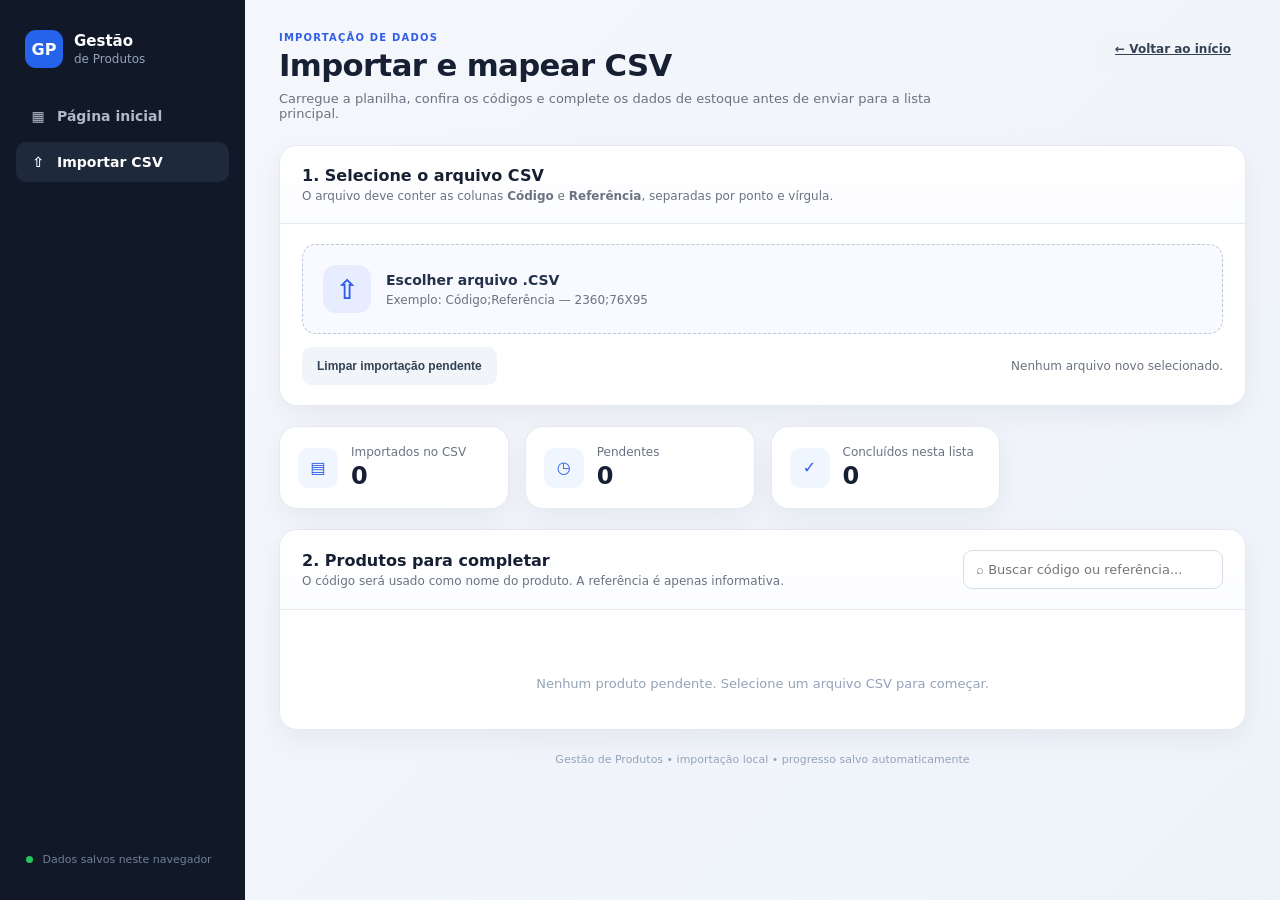
==== importacao.html @ b4cc65ed "Add files via upload" ====
<!DOCTYPE html>
<html lang="pt-BR">
<head>
  <meta charset="UTF-8"><meta name="viewport" content="width=device-width, initial-scale=1.0">
  <meta name="description" content="Importação e mapeamento de produtos por CSV">
  <title>Importar CSV • Gestão de Produtos</title>
  <link rel="stylesheet" href="style.css"><link rel="stylesheet" href="importacao.css">
</head>
<body>
<div class="app-shell">
  <aside class="sidebar">
    <div class="brand"><div class="brand-mark">GP</div><div><strong>Gestão</strong><span>de Produtos</span></div></div>
    <nav>
      <a class="nav-item" href="index.html"><span>▦</span> Página inicial</a>
      <a class="nav-item active" href="importacao.html"><span>⇧</span> Importar CSV</a>
    </nav>
    <div class="sidebar-footer"><span class="dot"></span> Dados salvos neste navegador</div>
  </aside>
  <main class="main import-main">
    <header class="topbar">
      <div><p class="eyebrow">IMPORTAÇÃO DE DADOS</p><h1>Importar e mapear CSV</h1><p class="page-intro">Carregue a planilha, confira os códigos e complete os dados de estoque antes de enviar para a lista principal.</p></div>
      <div class="export-actions"><a class="btn btn-light" href="index.html">← Voltar ao início</a></div>
    </header>
    <section class="panel csv-upload-panel">
      <div class="panel-heading"><div><h2>1. Selecione o arquivo CSV</h2><p>O arquivo deve conter as colunas <strong>Código</strong> e <strong>Referência</strong>, separadas por ponto e vírgula.</p></div></div>
      <div class="csv-upload-content">
        <label class="csv-file-label"> <span class="upload-symbol">⇧</span><span><strong>Escolher arquivo .CSV</strong><small>Exemplo: Código;Referência — 2360;76X95</small></span><input id="csvFile" type="file" accept=".csv,text/csv"></label>
        <div class="csv-upload-actions"><button id="clearPendingBtn" class="btn btn-light" type="button">Limpar importação pendente</button><span id="csvStatus" role="status">Nenhum arquivo novo selecionado.</span></div>
      </div>
    </section>
    <section class="stats-grid import-stats">
      <article class="stat-card"><span class="stat-icon">▤</span><div><small>Importados no CSV</small><strong id="csvTotal">0</strong></div></article>
      <article class="stat-card"><span class="stat-icon">◷</span><div><small>Pendentes</small><strong id="pendingTotal">0</strong></div></article>
      <article class="stat-card"><span class="stat-icon">✓</span><div><small>Concluídos nesta lista</small><strong id="completedTotal">0</strong></div></article>
    </section>
    <section class="panel">
      <div class="panel-heading import-list-heading"><div><h2>2. Produtos para completar</h2><p>O código será usado como nome do produto. A referência é apenas informativa.</p></div><input id="pendingSearch" class="search" type="search" placeholder="⌕ Buscar código ou referência..."></div>
      <div id="pendingList" class="pending-list"></div>
      <div id="pendingEmpty" class="empty">Nenhum produto pendente. Selecione um arquivo CSV para começar.</div>
    </section>
    <footer>Gestão de Produtos • importação local • progresso salvo automaticamente</footer>
  </main>
</div>
<div id="productModal" class="modal-backdrop hidden" role="dialog" aria-modal="true" aria-labelledby="modalTitle">
  <form id="mappingForm" class="mapping-modal">
    <div class="modal-heading"><div><p class="eyebrow">CONCLUIR PRODUTO</p><h2 id="modalTitle">Preencher estoque</h2><p id="modalSubtitle"></p></div><button id="closeModalBtn" class="modal-close" type="button" aria-label="Fechar">×</button></div>
    <input id="mappingId" type="hidden"><div class="mapping-reference" id="mappingReference"></div>
    <div class="mapping-grid">
      <label>Nome do produto (Código)<input id="mappingCode" readonly></label>
      <label>Estoque Atual *<input id="mappingQuantity" type="number" min="0" step="any" required placeholder="0"></label>
      <label>Estoque Mínimo *<input id="mappingMinimum" type="number" min="0" step="any" required placeholder="0"></label>
      <label>Estoque Máximo *<input id="mappingMaximum" type="number" min="0" step="any" required placeholder="0"></label>
      <label class="mapping-location">Localização (Loc)<input id="mappingLocation" maxlength="60" placeholder="Ex.: P1-02"></label>
    </div>
    <div class="modal-actions"><button id="cancelMappingBtn" class="btn btn-light" type="button">Cancelar</button><button class="btn btn-primary" type="submit">Salvar e enviar para a lista principal</button></div>
  </form>
</div>
<script src="importacao.js"></script>
</body></html>
---- style.css ----
:root{
  --bg:#f5f7fb;--surface:#fff;--line:#e6eaf0;--text:#172033;--muted:#6b7280;
  --primary:#2563eb;--primary-dark:#1d4ed8;--success:#15803d;--danger:#dc2626;
  --shadow:0 8px 30px rgba(15,23,42,.06);--radius:16px
}
*{box-sizing:border-box}html{scroll-behavior:smooth}body{margin:0;background:var(--bg);color:var(--text);font-family:Inter,ui-sans-serif,system-ui,-apple-system,"Segoe UI",sans-serif}
.app-shell{min-height:100vh;display:flex}.sidebar{width:245px;background:#111827;color:#dbe3f0;padding:24px 16px;display:flex;flex-direction:column;position:fixed;inset:0 auto 0 0}
.brand{display:flex;align-items:center;gap:11px;padding:6px 9px 28px}.brand-mark{width:38px;height:38px;border-radius:11px;background:#2563eb;display:grid;place-items:center;font-weight:800;color:white}.brand strong,.brand span{display:block}.brand strong{color:white;font-size:15px}.brand span{font-size:12px;color:#94a3b8;margin-top:2px}
nav{display:grid;gap:6px}.nav-item{color:#aeb9c9;text-decoration:none;padding:12px 13px;border-radius:10px;font-size:14px;font-weight:600;display:flex;gap:10px;align-items:center}.nav-item:hover,.nav-item.active{background:#1e293b;color:#fff}.nav-item span{width:18px;text-align:center}.sidebar-footer{margin-top:auto;color:#718096;font-size:11px;padding:10px}.dot{display:inline-block;width:7px;height:7px;border-radius:50%;background:#22c55e;margin-right:6px}
.main{margin-left:245px;width:calc(100% - 245px);padding:28px 34px 20px;max-width:1600px}.topbar{display:flex;justify-content:space-between;align-items:center;gap:20px;margin-bottom:24px}.export-actions{display:flex;gap:8px;flex-wrap:wrap}.eyebrow{font-size:10px;letter-spacing:.12em;color:var(--primary);font-weight:800;margin:0 0 4px}.topbar h1{margin:0;font-size:27px;letter-spacing:-.02em}
.stats-grid{display:grid;grid-template-columns:repeat(4,1fr);gap:16px;margin-bottom:18px}.stat-card{background:var(--surface);border:1px solid var(--line);border-radius:var(--radius);padding:18px;display:flex;gap:13px;align-items:center;box-shadow:var(--shadow)}.stat-icon{height:40px;width:40px;border-radius:11px;background:#eff6ff;color:var(--primary);display:grid;place-items:center;font-weight:800}.stat-card small{display:block;color:var(--muted);font-size:12px}.stat-card strong{display:block;font-size:24px;margin-top:3px}
.panel{background:var(--surface);border:1px solid var(--line);border-radius:var(--radius);box-shadow:var(--shadow);margin-bottom:18px;overflow:hidden}.panel-heading{padding:20px 22px;border-bottom:1px solid var(--line);display:flex;align-items:center;justify-content:space-between;gap:20px}.panel-heading h2{font-size:16px;margin:0 0 4px}.panel-heading p{font-size:12px;color:var(--muted);margin:0}.form-grid{display:grid;grid-template-columns:2fr 1fr 1fr 1fr 1fr;gap:14px;padding:22px 22px 16px}.form-grid label{font-size:12px;font-weight:700;color:#475569}.form-grid input,.search{display:block;width:100%;margin-top:7px;border:1px solid #d7dde7;border-radius:9px;background:#fff;padding:11px 12px;font:inherit;font-size:13px;outline:none}.form-grid input:focus,.search:focus{border-color:#93c5fd;box-shadow:0 0 0 3px #dbeafe}
.status-area{display:flex;align-items:center;gap:22px;padding:0 22px 18px}.status-label{font-size:12px;font-weight:800;color:#475569}.check{font-size:13px;color:#475569;display:flex;gap:7px;align-items:center;cursor:pointer}.check input{accent-color:var(--primary);width:16px;height:16px}.check b{color:var(--success)}.form-actions{padding:0 22px 22px;display:flex;gap:9px}.btn{border:0;border-radius:9px;padding:10px 15px;font-weight:750;font-size:12px;cursor:pointer;transition:.15s}.btn-primary{background:var(--primary);color:#fff}.btn-primary:hover{background:var(--primary-dark)}.btn-light{background:#f1f5f9;color:#334155}.btn-light:hover{background:#e2e8f0}.hidden{display:none!important}
.table-heading{border-bottom:0}.search{width:270px;margin:0}.table-wrap{overflow:auto}.table-wrap table{width:100%;border-collapse:collapse;min-width:900px}.table-wrap th{text-align:left;background:#f8fafc;color:#64748b;font-size:10px;text-transform:uppercase;letter-spacing:.05em;padding:11px 14px;border-top:1px solid var(--line);border-bottom:1px solid var(--line)}.table-wrap td{padding:12px 14px;border-bottom:1px solid #edf0f4;font-size:12px;vertical-align:middle}.table-wrap tbody tr:hover{background:#fbfdff}.product-name{font-weight:750;color:#1e293b}.badge{display:inline-flex;padding:4px 8px;border-radius:99px;font-size:10px;font-weight:800;border:0;cursor:pointer}.status-toggle:hover{filter:brightness(.96)}.ok{background:#dcfce7;color:#166534}.null{background:#f1f5f9;color:#64748b}.low{background:#fee2e2;color:#b91c1c}.action{border:0;background:transparent;cursor:pointer;padding:6px;font-size:14px;border-radius:7px}.action:hover{background:#f1f5f9}.delete:hover{background:#fee2e2}.empty{text-align:center;padding:38px;color:#94a3b8;font-size:13px}.table-heading{align-items:center}footer{text-align:center;color:#94a3b8;font-size:11px;padding:5px 0 20px}
@media(max-width:1100px){.form-grid{grid-template-columns:repeat(3,1fr)}.stats-grid{grid-template-columns:repeat(2,1fr)}}@media(max-width:760px){.sidebar{position:static;width:100%;height:auto;padding:12px}.app-shell{display:block}.brand{padding:4px 8px 10px}.sidebar nav{display:none}.sidebar-footer{display:none}.main{margin:0;width:100%;padding:20px 14px}.topbar{align-items:flex-start;flex-direction:column}.topbar .btn{width:100%}.stats-grid{grid-template-columns:1fr 1fr}.form-grid{grid-template-columns:1fr}.status-area{flex-wrap:wrap}.panel-heading{align-items:flex-start;flex-direction:column}.search{width:100%}}
@media(max-width:430px){.stats-grid{grid-template-columns:1fr}.topbar h1{font-size:23px}}

.file-btn{display:inline-flex;align-items:center;justify-content:center}
.status-toggle{font-family:inherit}
@media(max-width:1100px){.export-actions{width:100%}.export-actions .btn{flex:1}}

.import-panel .panel-heading{border-bottom:1px solid var(--line)}
.paste-import{padding:20px 22px}.paste-import textarea{width:100%;min-height:160px;resize:vertical;border:1px solid #d7dde7;border-radius:10px;padding:12px;font:13px/1.5 ui-monospace,SFMono-Regular,Consolas,monospace;outline:none}.paste-import textarea:focus{border-color:#93c5fd;box-shadow:0 0 0 3px #dbeafe}.paste-actions{display:flex;gap:9px;margin-top:10px}.btn-danger{background:#fee2e2;color:#b91c1c}.btn-danger:hover{background:#fecaca}


/* Cadastro por voz */
.voice-content{padding:20px 22px}.voice-controls{display:flex;align-items:flex-end;gap:10px;flex-wrap:wrap;margin-bottom:16px}.voice-controls label,.voice-transcript-label{display:flex;flex-direction:column;gap:7px;font-size:12px;font-weight:700;color:#475569}.voice-controls select{min-width:210px;border:1px solid #d7dde7;border-radius:9px;background:#fff;padding:11px 12px;font:inherit;font-size:13px}.voice-transcript-label textarea{width:100%;resize:vertical;border:1px solid #d7dde7;border-radius:10px;padding:12px;font:13px/1.5 ui-monospace,SFMono-Regular,Consolas,monospace;outline:none}.voice-transcript-label textarea:focus,.voice-controls select:focus{border-color:#93c5fd;box-shadow:0 0 0 3px #dbeafe}.voice-status{font-size:12px;color:var(--muted);margin:10px 0 0}.voice-preview{margin-top:20px;border:1px solid #bfdbfe;background:#f8fbff;border-radius:12px;padding:16px}.voice-preview-heading{display:flex;justify-content:space-between;align-items:center;gap:12px}.voice-preview-heading h3{font-size:15px;margin:0 0 4px}.voice-preview-heading p{font-size:12px;color:var(--muted);margin:0}.review-tag{font-size:10px;font-weight:800;color:#1d4ed8;background:#dbeafe;border-radius:99px;padding:6px 9px;white-space:nowrap}.voice-preview-grid{padding:18px 0 14px}.voice-confirm-actions{display:flex;gap:9px;flex-wrap:wrap}.voice-preview-grid label{display:block}.voice-preview-grid input{display:block;width:100%;margin-top:7px;border:1px solid #d7dde7;border-radius:9px;background:#fff;padding:11px 12px;font:inherit;font-size:13px;outline:none}.voice-preview-grid input:focus{border-color:#93c5fd;box-shadow:0 0 0 3px #dbeafe}
@media(max-width:760px){.voice-content{padding:16px}.voice-controls{align-items:stretch;flex-direction:column}.voice-controls label,.voice-controls select,.voice-controls .btn{width:100%}.voice-preview-heading{align-items:flex-start;flex-direction:column}.voice-preview-grid{grid-template-columns:1fr}}


/* Regras Auto Mín./Máx. */
.auto-rules-content{padding:20px 22px}.auto-rules-content>label{display:block;font-size:12px;font-weight:700;color:#475569;margin-bottom:7px}.auto-rules-content textarea{width:100%;min-height:120px;resize:vertical;border:1px solid #d7dde7;border-radius:10px;padding:12px;font:13px/1.6 ui-monospace,SFMono-Regular,Consolas,monospace;outline:none}.auto-rules-content textarea:focus{border-color:#93c5fd;box-shadow:0 0 0 3px #dbeafe}.auto-rules-actions{display:flex;gap:9px;flex-wrap:wrap;margin-top:10px}
@media(max-width:760px){.auto-rules-content{padding:16px}.auto-rules-actions .btn{width:100%}}


/* Calculadora de regra de três e refinamentos visuais */
:root{--bg:#f3f6fb;--primary:#315ee7;--primary-dark:#2449c7;--radius:18px;--shadow:0 10px 28px rgba(15,23,42,.055)}
body{background:linear-gradient(135deg,#f5f7fc 0%,#eef3fa 100%)}
.main{padding-top:32px}.topbar{align-items:flex-start}.topbar h1{font-size:clamp(24px,2.4vw,32px)}
.panel,.stat-card{transition:box-shadow .18s ease,transform .18s ease}.panel:hover,.stat-card:hover{box-shadow:0 14px 34px rgba(15,23,42,.075)}
.panel-heading{background:linear-gradient(180deg,#fff 0%,#fcfdff 100%)}
.btn{min-height:38px}.btn:focus-visible,.nav-item:focus-visible{outline:3px solid #bfdbfe;outline-offset:2px}
.rule-three-content{padding:22px}.rule-three-explanation{font-size:13px;color:#475569;background:#f1f5ff;border:1px solid #dbe5ff;padding:13px 15px;border-radius:12px;margin-bottom:18px}.rule-three-explanation strong{color:#2449c7}
.calculator-chip{display:inline-flex;align-items:center;border-radius:99px;padding:7px 10px;background:#dcfce7;color:#166534;font-size:10px;font-weight:800;white-space:nowrap}
.rule-three-grid{display:grid;grid-template-columns:minmax(120px,1fr) 28px minmax(120px,1fr) 28px minmax(120px,1fr) minmax(160px,1.15fr);align-items:end;gap:12px}
.rule-three-grid label{font-size:12px;font-weight:800;color:#475569}.rule-three-grid input{display:block;width:100%;margin-top:7px;padding:13px 12px;border:1px solid #d7dde7;border-radius:11px;font:inherit;font-size:15px;background:#fff;outline:none}.rule-three-grid input:focus{border-color:#93c5fd;box-shadow:0 0 0 3px #dbeafe}.rule-symbol{align-self:center;text-align:center;font-size:22px;color:#94a3b8;font-weight:700;padding-top:20px}.rule-symbol-down{display:none}
.rule-result{min-height:74px;border-radius:13px;background:#14254b;color:#fff;padding:12px 16px;display:flex;flex-direction:column;justify-content:center}.rule-result span{font-size:11px;color:#bfcef4;font-weight:700}.rule-result output{font-size:25px;font-weight:850;letter-spacing:-.02em;overflow-wrap:anywhere}.rule-three-formula{font-size:12px;color:#64748b;margin:15px 0 0}.rule-three-formula strong{color:#334155}.rule-three-footer{display:flex;justify-content:space-between;align-items:center;gap:14px;margin-top:12px}.rule-three-footer p{font-size:12px;color:#64748b;margin:0}.rule-three-footer .calculation-error{color:#b91c1c;font-weight:750}.rule-three-footer .calculation-ready{color:#166534;font-weight:750}
@media(max-width:1150px){.rule-three-grid{grid-template-columns:1fr 24px 1fr}.rule-symbol-down{display:block}.rule-result{grid-column:1/-1}.rule-three-grid label:nth-of-type(3){grid-column:1}.rule-three-grid .rule-symbol-down{grid-column:2}.rule-three-grid .rule-result{grid-column:3}}
@media(max-width:760px){.main{padding-top:18px}.rule-three-content{padding:16px}.rule-three-grid{grid-template-columns:1fr}.rule-symbol,.rule-symbol-down{display:none}.rule-result{grid-column:auto}.rule-three-footer{align-items:stretch;flex-direction:column}.rule-three-footer .btn{width:100%}.calculator-chip{white-space:normal}}

/* Layout v11 da regra de três: Se / Dá / Quanto / Dá X */
.proportion-layout{display:grid;grid-template-columns:minmax(105px,.8fr) auto minmax(140px,1fr) auto minmax(105px,.8fr) auto minmax(145px,1fr);align-items:stretch;gap:12px}
.proportion-field{display:flex;flex-direction:column;justify-content:center;gap:8px;padding:14px;border:1px solid #dbe3ef;background:#f8fafc;border-radius:14px;color:#475569;font-size:12px;font-weight:800}
.proportion-field span{min-height:16px}
.proportion-field input{width:100%;min-width:0;border:1px solid #cfd8e6;background:#fff;border-radius:10px;padding:12px;font:inherit;font-size:17px;font-weight:750;color:#172033;outline:none}
.proportion-field input:focus,.product-result-select select:focus{border-color:#8baaf8;box-shadow:0 0 0 3px #e3ebff}
.proportion-word{align-self:center;color:#64748b;font-size:13px;font-weight:850;white-space:nowrap}
.proportion-divider{align-self:center;color:#9aa9c1;font-size:22px;font-weight:800}
.proportion-result{min-width:0;min-height:100%;box-sizing:border-box}
.product-result-tools{display:flex;align-items:end;flex-wrap:wrap;gap:10px;margin-top:18px;padding:15px;background:#f8fafc;border:1px solid #e2e8f0;border-radius:14px}
.product-result-select{display:flex;flex:1 1 230px;flex-direction:column;gap:7px;color:#475569;font-size:12px;font-weight:800}
.product-result-select select{width:100%;min-width:0;padding:12px;border:1px solid #d7dde7;border-radius:10px;background:#fff;font:inherit;font-size:13px;color:#172033;outline:none}
.product-result-tools .btn:disabled{opacity:.45;cursor:not-allowed;filter:grayscale(.25)}
@media(max-width:1150px){.proportion-layout{grid-template-columns:1fr auto 1fr}.proportion-divider{display:none}.proportion-field:nth-of-type(3){grid-column:1}.proportion-layout .proportion-word:nth-of-type(4){display:none}.proportion-result{grid-column:2/4;min-height:86px}}
@media(max-width:760px){.proportion-layout{grid-template-columns:1fr}.proportion-word,.proportion-divider{display:none}.proportion-field:nth-of-type(3),.proportion-result{grid-column:auto}.product-result-tools{align-items:stretch;flex-direction:column}.product-result-tools .btn{width:100%}}
---- importacao.css ----
/* Página de importação CSV */
.import-main{max-width:1500px}.page-intro{margin:8px 0 0;color:var(--muted);font-size:13px;max-width:680px}.csv-upload-content{padding:20px 22px}.csv-file-label{display:flex;align-items:center;gap:15px;padding:20px;border:1.5px dashed #b9c7dc;border-radius:14px;background:#f8faff;cursor:pointer}.csv-file-label:hover{border-color:var(--primary);background:#f2f6ff}.csv-file-label input{display:none}.csv-file-label>span:nth-child(2){display:flex;flex-direction:column;gap:5px}.csv-file-label strong{font-size:14px;color:#24324b}.csv-file-label small{font-size:12px;color:var(--muted)}.upload-symbol{display:grid;place-items:center;width:48px;height:48px;border-radius:13px;background:#e7edff;color:var(--primary);font-size:27px;font-weight:800}.csv-upload-actions{display:flex;align-items:center;justify-content:space-between;gap:12px;flex-wrap:wrap;margin-top:13px}.csv-upload-actions span{font-size:12px;color:var(--muted)}.import-stats{margin:20px 0}.import-list-heading{align-items:center}.pending-list{padding:8px 20px 20px;display:grid;gap:10px}.pending-item{display:flex;align-items:center;justify-content:space-between;gap:15px;padding:15px 16px;border:1px solid var(--line);border-radius:13px;background:#fff}.pending-item-main{min-width:0;display:flex;flex-direction:column;gap:5px}.pending-code{font-size:15px;font-weight:850;color:var(--text);overflow-wrap:anywhere}.pending-reference{font-size:12px;color:var(--muted)}.pending-reference strong{color:#475569}.pending-item .btn{flex-shrink:0}.pending-item.completed{border-color:#bbf7d0;background:#f7fef9}.pending-status{font-size:11px;font-weight:800;color:#15803d}.modal-backdrop{position:fixed;inset:0;z-index:50;display:flex;align-items:center;justify-content:center;padding:20px;background:rgba(15,23,42,.58);overflow-y:auto}.modal-backdrop.hidden{display:none}.mapping-modal{width:min(100%,650px);max-height:calc(100vh - 40px);overflow:auto;padding:24px;background:#fff;border-radius:18px;box-shadow:0 25px 80px rgba(0,0,0,.25)}.modal-heading{display:flex;align-items:flex-start;justify-content:space-between;gap:15px;margin-bottom:17px}.modal-heading h2{margin:3px 0 5px;font-size:22px}.modal-heading p:last-child{margin:0;color:var(--muted);font-size:12px}.modal-close{border:0;background:#f1f5f9;border-radius:9px;width:36px;height:36px;font-size:24px;cursor:pointer;color:#475569}.mapping-reference{padding:12px 14px;margin-bottom:17px;border:1px solid #dbe5ff;background:#f5f8ff;border-radius:10px;color:#334155;font-size:13px}.mapping-grid{display:grid;grid-template-columns:1fr 1fr;gap:14px}.mapping-grid label{display:flex;flex-direction:column;gap:7px;color:#475569;font-size:12px;font-weight:750}.mapping-grid input{width:100%;min-width:0;border:1px solid #d7dde7;border-radius:9px;padding:12px;font:inherit;font-size:14px;color:#172033;background:#fff}.mapping-grid input:focus{outline:none;border-color:#93c5fd;box-shadow:0 0 0 3px #dbeafe}.mapping-grid input[readonly]{background:#f1f5f9;color:#64748b}.mapping-location{grid-column:1/-1}.modal-actions{display:flex;justify-content:flex-end;gap:9px;flex-wrap:wrap;margin-top:22px}.modal-actions .btn:last-child{white-space:normal}.search{max-width:260px}
@media(max-width:760px){.csv-upload-content{padding:16px}.pending-list{padding:8px 14px 16px}.pending-item{align-items:flex-start;flex-direction:column}.pending-item .btn{width:100%}.import-list-heading{align-items:stretch;flex-direction:column}.import-list-heading .search{max-width:none;width:100%}.mapping-modal{padding:18px}.mapping-grid{grid-template-columns:1fr}.mapping-location{grid-column:auto}.modal-actions{flex-direction:column-reverse}.modal-actions .btn{width:100%}.csv-upload-actions{align-items:stretch;flex-direction:column}.csv-upload-actions .btn{width:100%}}
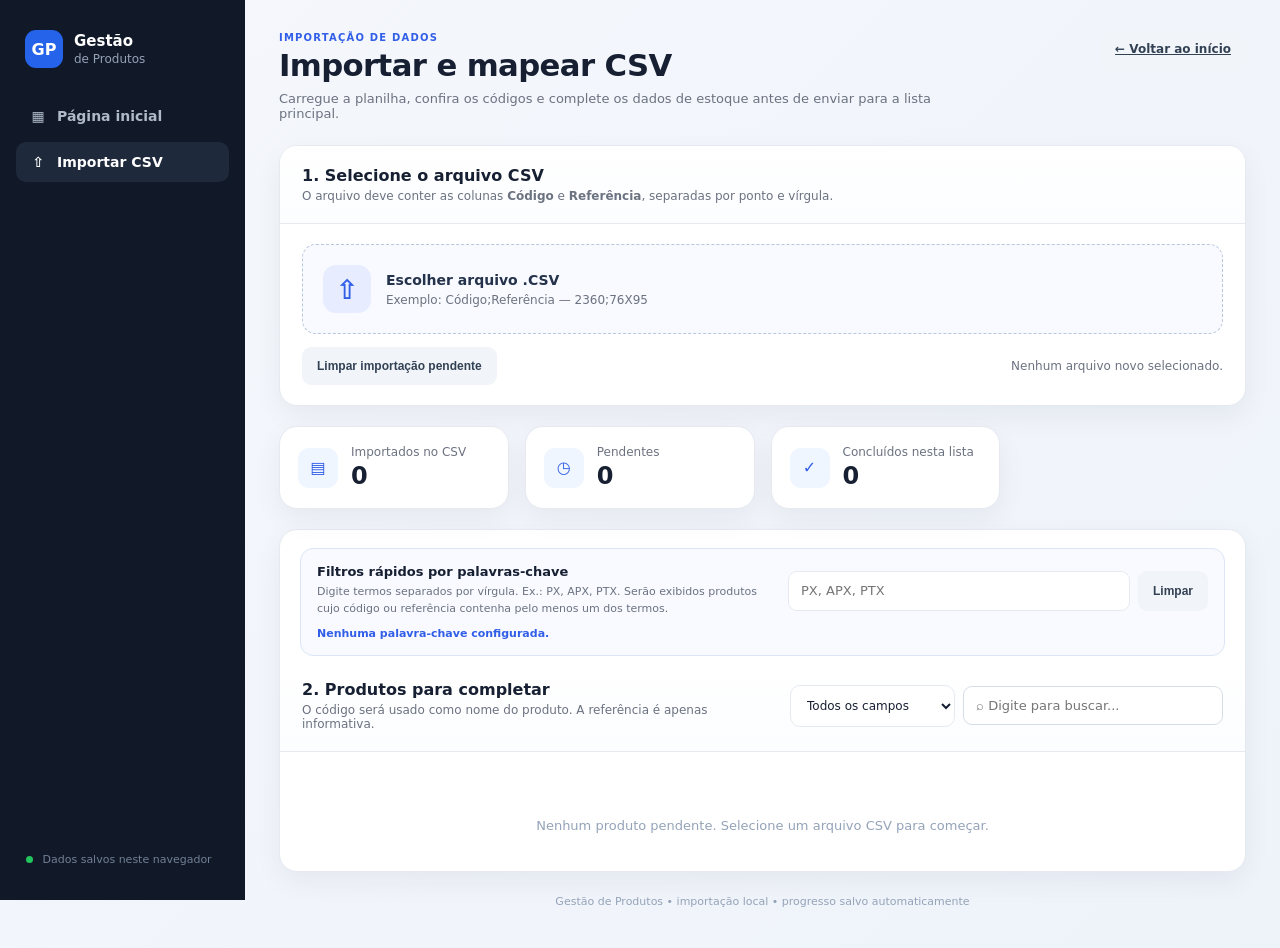
==== commit 87951e0c: "Add files via upload" ====
--- a/importacao.html
+++ b/importacao.html
@@ -34,7 +34,18 @@
       <article class="stat-card"><span class="stat-icon">✓</span><div><small>Concluídos nesta lista</small><strong id="completedTotal">0</strong></div></article>
     </section>
     <section class="panel">
-      <div class="panel-heading import-list-heading"><div><h2>2. Produtos para completar</h2><p>O código será usado como nome do produto. A referência é apenas informativa.</p></div><input id="pendingSearch" class="search" type="search" placeholder="⌕ Buscar código ou referência..."></div>
+      <div class="quick-filter-box">
+        <div class="quick-filter-copy">
+          <strong>Filtros rápidos por palavras-chave</strong>
+          <small>Digite termos separados por vírgula. Ex.: PX, APX, PTX. Serão exibidos produtos cujo código ou referência contenha pelo menos um dos termos.</small>
+        </div>
+        <div class="quick-filter-controls">
+          <input id="quickKeywords" type="text" placeholder="PX, APX, PTX" aria-label="Palavras-chave dos filtros rápidos">
+          <button id="clearQuickFilterBtn" class="btn btn-light" type="button">Limpar</button>
+        </div>
+        <span id="quickFilterStatus" class="quick-filter-status" aria-live="polite">Nenhuma palavra-chave configurada.</span>
+      </div>
+      <div class="panel-heading import-list-heading"><div><h2>2. Produtos para completar</h2><p>O código será usado como nome do produto. A referência é apenas informativa.</p></div><div class="pending-filters"><select id="pendingFilterField" aria-label="Filtrar por campo"><option value="todos">Todos os campos</option><option value="codigo">Somente código</option><option value="referencia">Somente referência</option></select><input id="pendingSearch" class="search" type="search" placeholder="⌕ Digite para buscar..."></div></div>
       <div id="pendingList" class="pending-list"></div>
       <div id="pendingEmpty" class="empty">Nenhum produto pendente. Selecione um arquivo CSV para começar.</div>
     </section>
--- a/importacao.css
+++ b/importacao.css
@@ -1,3 +1,7 @@
 /* Página de importação CSV */
-.import-main{max-width:1500px}.page-intro{margin:8px 0 0;color:var(--muted);font-size:13px;max-width:680px}.csv-upload-content{padding:20px 22px}.csv-file-label{display:flex;align-items:center;gap:15px;padding:20px;border:1.5px dashed #b9c7dc;border-radius:14px;background:#f8faff;cursor:pointer}.csv-file-label:hover{border-color:var(--primary);background:#f2f6ff}.csv-file-label input{display:none}.csv-file-label>span:nth-child(2){display:flex;flex-direction:column;gap:5px}.csv-file-label strong{font-size:14px;color:#24324b}.csv-file-label small{font-size:12px;color:var(--muted)}.upload-symbol{display:grid;place-items:center;width:48px;height:48px;border-radius:13px;background:#e7edff;color:var(--primary);font-size:27px;font-weight:800}.csv-upload-actions{display:flex;align-items:center;justify-content:space-between;gap:12px;flex-wrap:wrap;margin-top:13px}.csv-upload-actions span{font-size:12px;color:var(--muted)}.import-stats{margin:20px 0}.import-list-heading{align-items:center}.pending-list{padding:8px 20px 20px;display:grid;gap:10px}.pending-item{display:flex;align-items:center;justify-content:space-between;gap:15px;padding:15px 16px;border:1px solid var(--line);border-radius:13px;background:#fff}.pending-item-main{min-width:0;display:flex;flex-direction:column;gap:5px}.pending-code{font-size:15px;font-weight:850;color:var(--text);overflow-wrap:anywhere}.pending-reference{font-size:12px;color:var(--muted)}.pending-reference strong{color:#475569}.pending-item .btn{flex-shrink:0}.pending-item.completed{border-color:#bbf7d0;background:#f7fef9}.pending-status{font-size:11px;font-weight:800;color:#15803d}.modal-backdrop{position:fixed;inset:0;z-index:50;display:flex;align-items:center;justify-content:center;padding:20px;background:rgba(15,23,42,.58);overflow-y:auto}.modal-backdrop.hidden{display:none}.mapping-modal{width:min(100%,650px);max-height:calc(100vh - 40px);overflow:auto;padding:24px;background:#fff;border-radius:18px;box-shadow:0 25px 80px rgba(0,0,0,.25)}.modal-heading{display:flex;align-items:flex-start;justify-content:space-between;gap:15px;margin-bottom:17px}.modal-heading h2{margin:3px 0 5px;font-size:22px}.modal-heading p:last-child{margin:0;color:var(--muted);font-size:12px}.modal-close{border:0;background:#f1f5f9;border-radius:9px;width:36px;height:36px;font-size:24px;cursor:pointer;color:#475569}.mapping-reference{padding:12px 14px;margin-bottom:17px;border:1px solid #dbe5ff;background:#f5f8ff;border-radius:10px;color:#334155;font-size:13px}.mapping-grid{display:grid;grid-template-columns:1fr 1fr;gap:14px}.mapping-grid label{display:flex;flex-direction:column;gap:7px;color:#475569;font-size:12px;font-weight:750}.mapping-grid input{width:100%;min-width:0;border:1px solid #d7dde7;border-radius:9px;padding:12px;font:inherit;font-size:14px;color:#172033;background:#fff}.mapping-grid input:focus{outline:none;border-color:#93c5fd;box-shadow:0 0 0 3px #dbeafe}.mapping-grid input[readonly]{background:#f1f5f9;color:#64748b}.mapping-location{grid-column:1/-1}.modal-actions{display:flex;justify-content:flex-end;gap:9px;flex-wrap:wrap;margin-top:22px}.modal-actions .btn:last-child{white-space:normal}.search{max-width:260px}
-@media(max-width:760px){.csv-upload-content{padding:16px}.pending-list{padding:8px 14px 16px}.pending-item{align-items:flex-start;flex-direction:column}.pending-item .btn{width:100%}.import-list-heading{align-items:stretch;flex-direction:column}.import-list-heading .search{max-width:none;width:100%}.mapping-modal{padding:18px}.mapping-grid{grid-template-columns:1fr}.mapping-location{grid-column:auto}.modal-actions{flex-direction:column-reverse}.modal-actions .btn{width:100%}.csv-upload-actions{align-items:stretch;flex-direction:column}.csv-upload-actions .btn{width:100%}}
+.import-main{max-width:1500px}.page-intro{margin:8px 0 0;color:var(--muted);font-size:13px;max-width:680px}.csv-upload-content{padding:20px 22px}.csv-file-label{display:flex;align-items:center;gap:15px;padding:20px;border:1.5px dashed #b9c7dc;border-radius:14px;background:#f8faff;cursor:pointer}.csv-file-label:hover{border-color:var(--primary);background:#f2f6ff}.csv-file-label input{display:none}.csv-file-label>span:nth-child(2){display:flex;flex-direction:column;gap:5px}.csv-file-label strong{font-size:14px;color:#24324b}.csv-file-label small{font-size:12px;color:var(--muted)}.upload-symbol{display:grid;place-items:center;width:48px;height:48px;border-radius:13px;background:#e7edff;color:var(--primary);font-size:27px;font-weight:800}.csv-upload-actions{display:flex;align-items:center;justify-content:space-between;gap:12px;flex-wrap:wrap;margin-top:13px}.csv-upload-actions span{font-size:12px;color:var(--muted)}.import-stats{margin:20px 0}.import-list-heading{align-items:center}.pending-list{padding:8px 20px 20px;display:grid;gap:10px}.pending-item{display:flex;align-items:center;justify-content:space-between;gap:15px;padding:15px 16px;border:1px solid var(--line);border-radius:13px;background:#fff}.pending-item-main{min-width:0;display:flex;flex-direction:column;gap:5px}.pending-code{font-size:15px;font-weight:850;color:var(--text);overflow-wrap:anywhere}.pending-reference{font-size:12px;color:var(--muted)}.pending-reference strong{color:#475569}.pending-item .btn{flex-shrink:0}.pending-item.completed{border-color:#bbf7d0;background:#f7fef9}.pending-status{font-size:11px;font-weight:800;color:#15803d}.modal-backdrop{position:fixed;inset:0;z-index:50;display:flex;align-items:center;justify-content:center;padding:20px;background:rgba(15,23,42,.58);overflow-y:auto}.modal-backdrop.hidden{display:none}.mapping-modal{width:min(100%,650px);max-height:calc(100vh - 40px);overflow:auto;padding:24px;background:#fff;border-radius:18px;box-shadow:0 25px 80px rgba(0,0,0,.25)}.modal-heading{display:flex;align-items:flex-start;justify-content:space-between;gap:15px;margin-bottom:17px}.modal-heading h2{margin:3px 0 5px;font-size:22px}.modal-heading p:last-child{margin:0;color:var(--muted);font-size:12px}.modal-close{border:0;background:#f1f5f9;border-radius:9px;width:36px;height:36px;font-size:24px;cursor:pointer;color:#475569}.mapping-reference{padding:12px 14px;margin-bottom:17px;border:1px solid #dbe5ff;background:#f5f8ff;border-radius:10px;color:#334155;font-size:13px}.mapping-grid{display:grid;grid-template-columns:1fr 1fr;gap:14px}.mapping-grid label{display:flex;flex-direction:column;gap:7px;color:#475569;font-size:12px;font-weight:750}.mapping-grid input{width:100%;min-width:0;border:1px solid #d7dde7;border-radius:9px;padding:12px;font:inherit;font-size:14px;color:#172033;background:#fff}.mapping-grid input:focus{outline:none;border-color:#93c5fd;box-shadow:0 0 0 3px #dbeafe}.mapping-grid input[readonly]{background:#f1f5f9;color:#64748b}.mapping-location{grid-column:1/-1}.modal-actions{display:flex;justify-content:flex-end;gap:9px;flex-wrap:wrap;margin-top:22px}.modal-actions .btn:last-child{white-space:normal}.pending-filters{display:flex;align-items:center;gap:8px}.pending-filters select{min-height:42px;padding:0 12px;border:1px solid var(--line);border-radius:10px;background:#fff;color:var(--text);font:inherit;font-size:12px}.pending-filters .search{max-width:260px}
+@media(max-width:760px){.csv-upload-content{padding:16px}.pending-list{padding:8px 14px 16px}.pending-item{align-items:flex-start;flex-direction:column}.pending-item .btn{width:100%}.import-list-heading{align-items:stretch;flex-direction:column}.pending-filters{width:100%;flex-direction:column;align-items:stretch}.pending-filters select,.pending-filters .search{max-width:none;width:100%}.mapping-modal{padding:18px}.mapping-grid{grid-template-columns:1fr}.mapping-location{grid-column:auto}.modal-actions{flex-direction:column-reverse}.modal-actions .btn{width:100%}.csv-upload-actions{align-items:stretch;flex-direction:column}.csv-upload-actions .btn{width:100%}}
+
+/* Filtros rápidos configuráveis por palavras-chave */
+.quick-filter-box{margin:18px 20px 4px;padding:15px 16px;border:1px solid #dbe5f5;border-radius:13px;background:#f8faff;display:grid;grid-template-columns:minmax(220px,1fr) minmax(240px,420px);align-items:center;gap:10px 18px}.quick-filter-copy{display:flex;flex-direction:column;gap:5px}.quick-filter-copy strong{font-size:13px;color:var(--text)}.quick-filter-copy small{font-size:11px;line-height:1.5;color:var(--muted)}.quick-filter-controls{display:flex;gap:8px}.quick-filter-controls input{flex:1;min-width:0;min-height:40px;padding:0 12px;border:1px solid var(--line);border-radius:9px;background:#fff;color:var(--text);font:inherit;font-size:13px}.quick-filter-controls input:focus{outline:none;border-color:#93c5fd;box-shadow:0 0 0 3px #dbeafe}.quick-filter-status{grid-column:1/-1;font-size:11px;color:var(--primary);font-weight:700}
+@media(max-width:760px){.quick-filter-box{margin:14px 14px 2px;grid-template-columns:1fr}.quick-filter-controls{width:100%}.quick-filter-controls .btn{flex-shrink:0}.quick-filter-status{grid-column:auto}}
